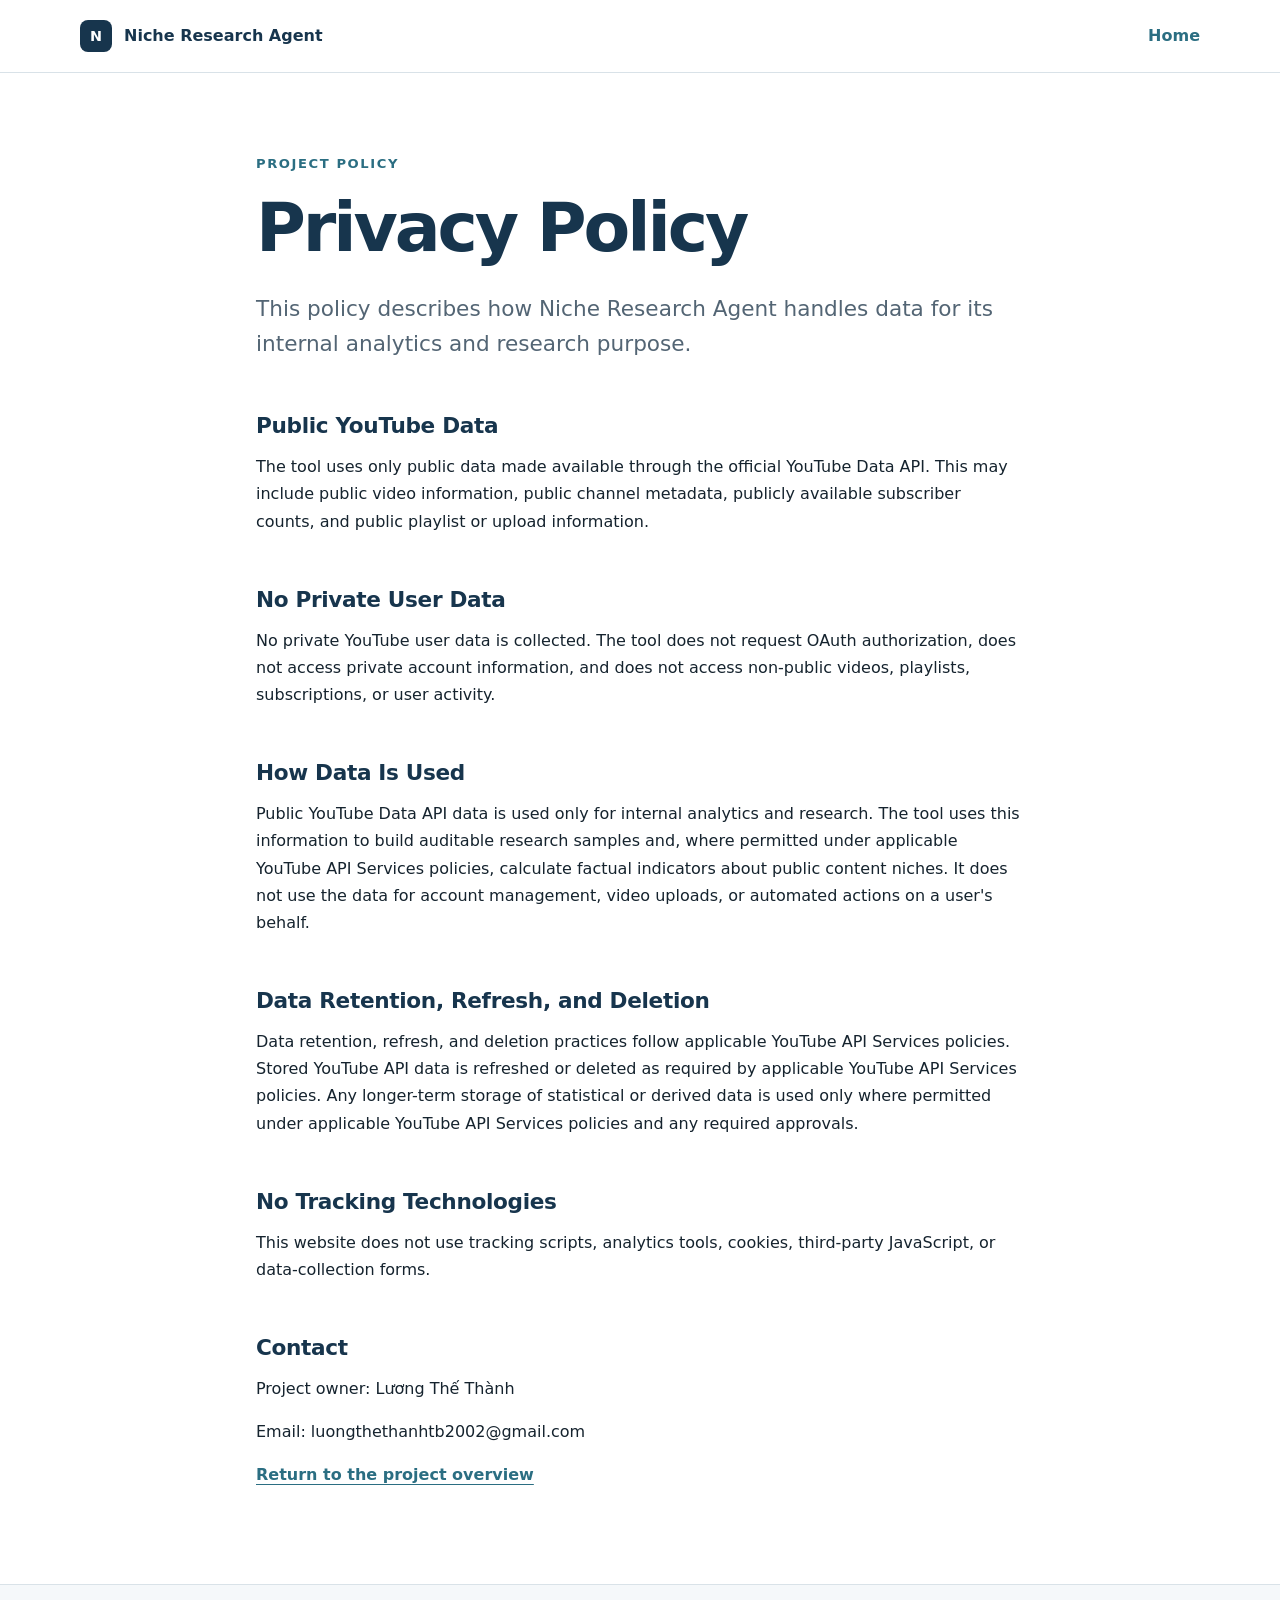
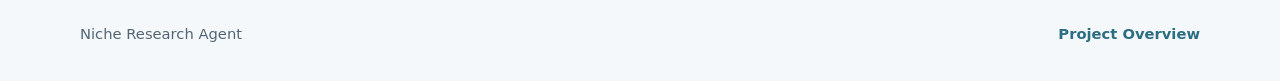
==== privacy.html @ 8f994062 "Initial Niche Research Agent website" ====
<!doctype html>
<html lang="en">
  <head>
    <meta charset="utf-8">
    <meta name="viewport" content="width=device-width, initial-scale=1">
    <meta name="description" content="Privacy Policy for the Niche Research Agent project.">
    <title>Privacy Policy — Niche Research Agent</title>
    <link rel="icon" type="image/svg+xml" href="data:image/svg+xml,%3Csvg xmlns='http://www.w3.org/2000/svg' viewBox='0 0 64 64'%3E%3Crect width='64' height='64' rx='14' fill='%2317354d'/%3E%3Cpath d='M18 18h9l10 16V18h9v28h-9L27 30v16h-9z' fill='%23fff'/%3E%3C/svg%3E">
    <link rel="stylesheet" href="styles.css">
  </head>
  <body>
    <header class="site-header">
      <div class="shell header-inner">
        <a class="brand" href="index.html" aria-label="Niche Research Agent home">
          <span class="brand-mark" aria-hidden="true">N</span>
          <span>Niche Research Agent</span>
        </a>
        <nav aria-label="Primary navigation">
          <a href="index.html">Home</a>
        </nav>
      </div>
    </header>

    <main class="shell policy">
      <p class="eyebrow">Project policy</p>
      <h1>Privacy Policy</h1>
      <p class="lead">This policy describes how Niche Research Agent handles data for its internal analytics and research purpose.</p>

      <section>
        <h2>Public YouTube Data</h2>
        <p>The tool uses only public data made available through the official YouTube Data API. This may include public video information, public channel metadata, publicly available subscriber counts, and public playlist or upload information.</p>
      </section>

      <section>
        <h2>No Private User Data</h2>
        <p>No private YouTube user data is collected. The tool does not request OAuth authorization, does not access private account information, and does not access non-public videos, playlists, subscriptions, or user activity.</p>
      </section>

      <section>
        <h2>How Data Is Used</h2>
        <p>Public YouTube Data API data is used only for internal analytics and research. The tool uses this information to build auditable research samples and, where permitted under applicable YouTube API Services policies, calculate factual indicators about public content niches. It does not use the data for account management, video uploads, or automated actions on a user's behalf.</p>
      </section>

      <section>
        <h2>Data Retention, Refresh, and Deletion</h2>
        <p>Data retention, refresh, and deletion practices follow applicable YouTube API Services policies. Stored YouTube API data is refreshed or deleted as required by applicable YouTube API Services policies. Any longer-term storage of statistical or derived data is used only where permitted under applicable YouTube API Services policies and any required approvals.</p>
      </section>

      <section>
        <h2>No Tracking Technologies</h2>
        <p>This website does not use tracking scripts, analytics tools, cookies, third-party JavaScript, or data-collection forms.</p>
      </section>

      <section>
        <h2>Contact</h2>
        <p>Project owner: Lương Thế Thành</p>
        <p>Email: luongthethanhtb2002@gmail.com</p>
      </section>

      <p><a class="text-link" href="index.html">Return to the project overview</a></p>
    </main>

    <footer>
      <div class="shell footer-inner">
        <span>Niche Research Agent</span>
        <a href="index.html">Project Overview</a>
      </div>
    </footer>
  </body>
</html>
---- styles.css ----
:root {
  color-scheme: light;
  --ink: #15232e;
  --muted: #536574;
  --navy: #17354d;
  --accent: #2b6e82;
  --line: #d9e2e8;
  --surface: #f5f8fa;
  --white: #ffffff;
  font-family: Inter, ui-sans-serif, system-ui, -apple-system, BlinkMacSystemFont, "Segoe UI", sans-serif;
}

* {
  box-sizing: border-box;
}

html {
  scroll-behavior: smooth;
}

body {
  margin: 0;
  background: var(--white);
  color: var(--ink);
  font-size: 1rem;
  line-height: 1.7;
}

a {
  color: inherit;
}

.shell {
  width: min(100% - 2rem, 70rem);
  margin-inline: auto;
}

.site-header {
  border-bottom: 1px solid var(--line);
  background: rgba(255, 255, 255, 0.96);
}

.header-inner,
.footer-inner {
  display: flex;
  align-items: center;
  justify-content: space-between;
  gap: 1.5rem;
}

.header-inner {
  min-height: 4.5rem;
}

.brand {
  display: inline-flex;
  align-items: center;
  gap: 0.75rem;
  color: var(--navy);
  font-weight: 700;
  text-decoration: none;
}

.brand-mark {
  display: grid;
  width: 2rem;
  height: 2rem;
  place-items: center;
  border-radius: 0.5rem;
  background: var(--navy);
  color: var(--white);
  font-size: 0.9rem;
}

nav a,
footer a {
  color: var(--accent);
  font-weight: 650;
  text-decoration: none;
}

nav a:hover,
nav a:focus-visible,
footer a:hover,
footer a:focus-visible,
.text-link:hover,
.text-link:focus-visible {
  text-decoration: underline;
  text-underline-offset: 0.22em;
}

.hero {
  padding-block: 5.5rem 4rem;
  border-bottom: 1px solid var(--line);
}

.eyebrow {
  margin: 0 0 0.8rem;
  color: var(--accent);
  font-size: 0.82rem;
  font-weight: 750;
  letter-spacing: 0.12em;
  text-transform: uppercase;
}

h1,
h2 {
  color: var(--navy);
  line-height: 1.18;
}

h1 {
  max-width: 13ch;
  margin: 0;
  font-size: clamp(2.6rem, 7vw, 5rem);
  letter-spacing: -0.045em;
}

h2 {
  margin: 0 0 0.9rem;
  font-size: 1.35rem;
  letter-spacing: -0.015em;
}

p {
  margin: 0 0 1rem;
}

.lead {
  max-width: 48rem;
  margin-top: 1.5rem;
  color: var(--muted);
  font-size: clamp(1.1rem, 2vw, 1.35rem);
  line-height: 1.6;
}

.scope-note {
  display: flex;
  flex-wrap: wrap;
  gap: 0.6rem;
  margin-top: 2rem;
}

.scope-note span {
  padding: 0.45rem 0.75rem;
  border: 1px solid var(--line);
  border-radius: 999px;
  background: var(--surface);
  color: var(--navy);
  font-size: 0.88rem;
  font-weight: 650;
}

.content-grid {
  display: grid;
  grid-template-columns: repeat(2, minmax(0, 1fr));
  gap: 0;
  padding-block: 1rem 5rem;
}

.content-grid section {
  padding: 2.5rem 2.5rem 2.5rem 0;
  border-bottom: 1px solid var(--line);
}

.content-grid section:nth-child(even) {
  padding-right: 0;
  padding-left: 2.5rem;
  border-left: 1px solid var(--line);
}

ul {
  margin: 0;
  padding-left: 1.25rem;
}

li + li {
  margin-top: 0.3rem;
}

.muted {
  margin-top: 1rem;
  color: var(--muted);
  font-size: 0.94rem;
}

.text-link {
  color: var(--accent);
  font-weight: 700;
  text-decoration-thickness: 1px;
  text-underline-offset: 0.22em;
}

.policy {
  max-width: 48rem;
  padding-block: 5rem;
}

.policy h1 {
  max-width: none;
  font-size: clamp(2.5rem, 6vw, 4.25rem);
}

.policy section {
  padding-top: 2.25rem;
}

footer {
  border-top: 1px solid var(--line);
  background: var(--surface);
  color: var(--muted);
}

.footer-inner {
  min-height: 6rem;
  font-size: 0.92rem;
}

@media (max-width: 720px) {
  .hero {
    padding-block: 4rem 3rem;
  }

  .content-grid {
    display: block;
    padding-bottom: 3rem;
  }

  .content-grid section,
  .content-grid section:nth-child(even) {
    padding: 2rem 0;
    border-left: 0;
  }

  .policy {
    padding-block: 3.5rem;
  }
}

@media (max-width: 430px) {
  .header-inner,
  .footer-inner {
    align-items: flex-start;
    flex-direction: column;
    justify-content: center;
    gap: 0.5rem;
  }

  .header-inner {
    padding-block: 1rem;
  }

  .footer-inner {
    padding-block: 1.5rem;
  }
}

@media (prefers-reduced-motion: reduce) {
  html {
    scroll-behavior: auto;
  }
}
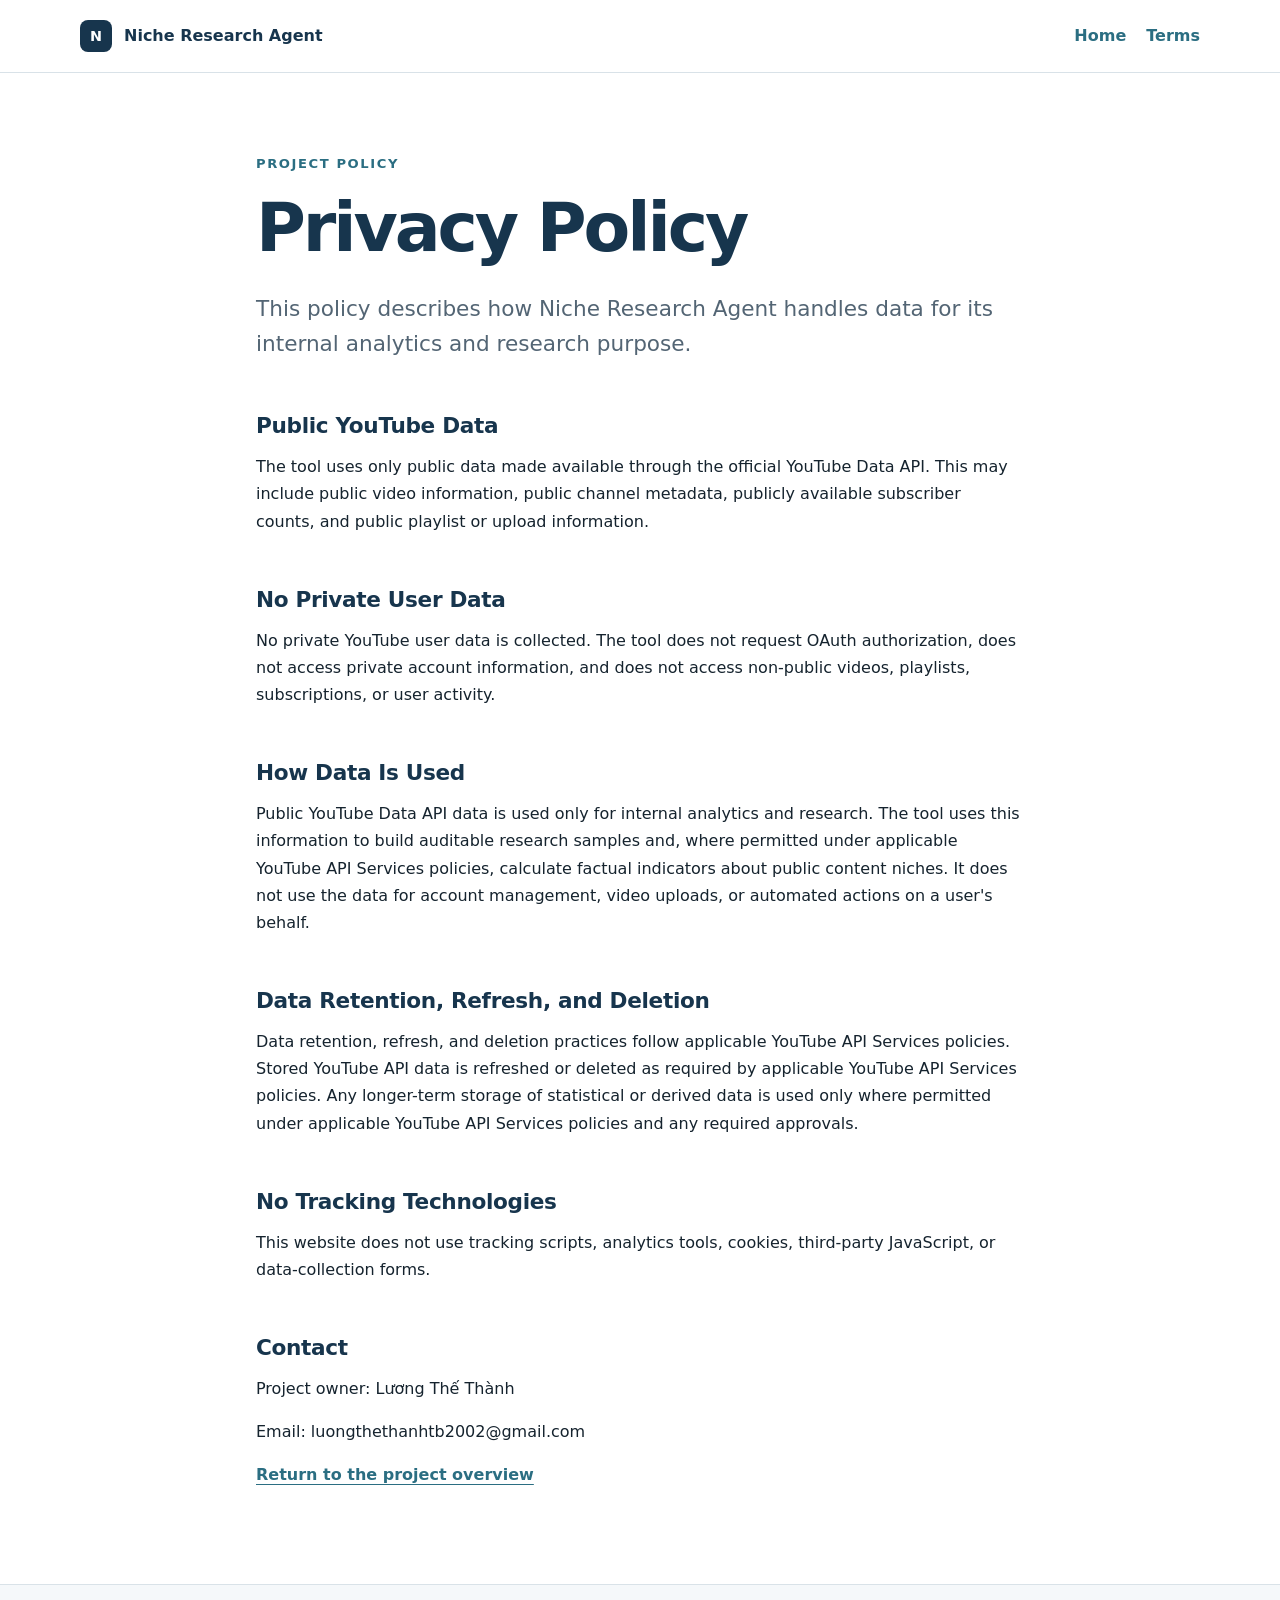
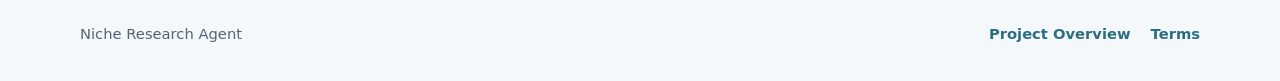
==== commit 5046cae0: "Add terms and reviewer feature documentation" ====
--- a/privacy.html
+++ b/privacy.html
@@ -17,6 +17,7 @@
         </a>
         <nav aria-label="Primary navigation">
           <a href="index.html">Home</a>
+          <a href="terms.html">Terms</a>
         </nav>
       </div>
     </header>
@@ -63,7 +64,10 @@
     <footer>
       <div class="shell footer-inner">
         <span>Niche Research Agent</span>
-        <a href="index.html">Project Overview</a>
+        <div class="footer-links">
+          <a href="index.html">Project Overview</a>
+          <a href="terms.html">Terms</a>
+        </div>
       </div>
     </footer>
   </body>
--- a/styles.css
+++ b/styles.css
@@ -48,6 +48,13 @@
   gap: 1.5rem;
 }
 
+nav,
+.footer-links {
+  display: flex;
+  flex-wrap: wrap;
+  gap: 1.25rem;
+}
+
 .header-inner {
   min-height: 4.5rem;
 }
@@ -246,6 +253,11 @@
     gap: 0.5rem;
   }
 
+  nav,
+  .footer-links {
+    gap: 0.5rem 1rem;
+  }
+
   .header-inner {
     padding-block: 1rem;
   }
